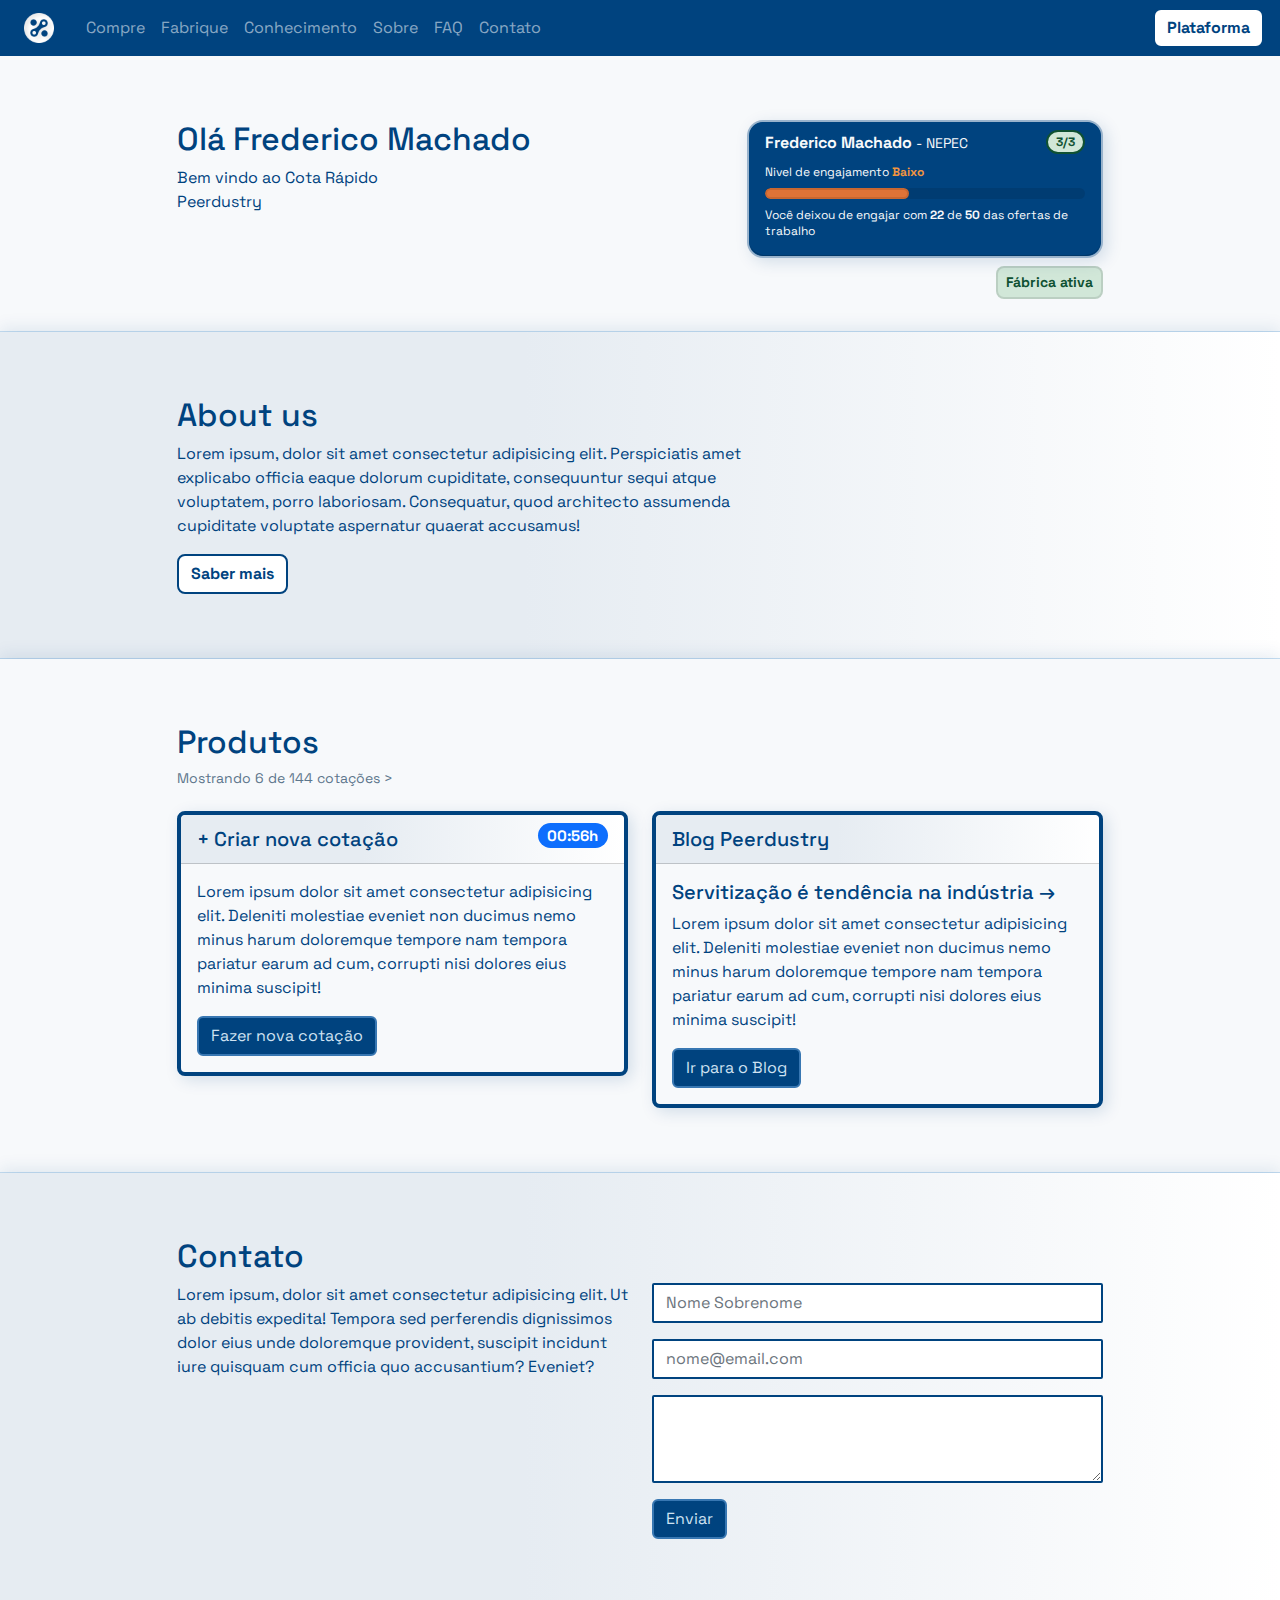
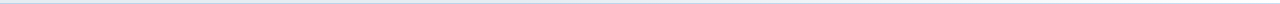
==== modulo-15 - Bootstrap I/projeto/index.html @ 1bd8456c "Bootstrap class I" ====
<!DOCTYPE html>
<html lang="en">
<head>
    <meta charset="UTF-8">
    <meta http-equiv="X-UA-Compatible" content="IE=edge">
    <meta name="viewport" content="width=device-width, initial-scale=1.0">
    <!-- Bootstrap CSS only -->
    <link href="./bootstrap/css/bootstrap.min.css" rel="stylesheet">
    <link rel="stylesheet" href="./style/custom.css">
    <link rel="preconnect" href="https://fonts.googleapis.com"> 
    <link rel="preconnect" href="https://fonts.gstatic.com" crossorigin> 
    <link href="https://fonts.googleapis.com/css2?family=Space+Grotesk:wght@300;400;500;600;700&display=swap" rel="stylesheet">
    <link rel="stylesheet" href="https://cdn.jsdelivr.net/npm/bootstrap-icons@1.9.1/font/bootstrap-icons.css">
    <title>Aula Bootstrap</title>
</head>
<body>
    <nav class="navbar navbar-expand-lg navbar-dark">
        <a class="navbar-brand" href="#" style="margin-left: 24px;">
            <img src="./images/Peer - Logo Branco-1.png" width="30" height="30" class="d-inline-block align-top" alt="" style="margin-right: 8px;">
        </a>
        <button class="navbar-toggler" type="button" data-toggle="collapse" data-target="#navbarNav" aria-controls="navbarNav" aria-expanded="false" aria-label="Toggle navigation" style="margin-right: 16px;">
        </button>
        <div class="collapse navbar-collapse" id="navbarNav">
            <ul class="navbar-nav">
                <li class="nav-item active">
                  <a class="nav-link" style="font-size: 1rem;" href="#">Compre</a>
                </li>
                <li class="nav-item">
                  <a class="nav-link" style="font-size: 1rem;" href="#">Fabrique</a>
                </li>
                <li class="nav-item">
                  <a class="nav-link" style="font-size: 1rem;" href="#">Conhecimento</a>
                </li>
                <li class="nav-item">
                    <a class="nav-link" style="font-size: 1rem;" href="#">Sobre</a>
                </li>
                <li class="nav-item">
                    <a class="nav-link" style="font-size: 1rem;" href="#">FAQ</a>
                </li>
                <li class="nav-item">
                    <a class="nav-link" style="font-size: 1rem;" href="#">Contato</a>
                </li>
            </ul>
        </div>
        <div class="collapse navbar-collapse justify-content-end" id="navbarNav">
            <ul class="navbar-nav">
                <li class="nav-item">
                    <a class="btn btn-secondary" href="#">Plataforma</a>
                </li>
            </ul>
        </div>
    </nav>
    <section id="welcome" style="background: #F7F9FB; padding-bottom: 32px;">
        <div class="container">
            <div class="row justify-content-center">
                <div class="col-md-6 col-sm-10">
                    <h2>Olá Frederico Machado</h2>
                    <div class="col-md-6 col-sm-10">
                        <p>Bem vindo ao Cota Rápido Peerdustry</p>
                    </div>
                </div>
                <div class="col-md-4" id="profile-dashboard">
                    <div class="card" id="profile-card">
                        <div class="card-header" id="profile-header">
                            <div class="row">
                                <div class="col">
                                    <h4>Frederico Machado <small style="font-weight: 400;">-  NEPEC </small></h4>
                                </div>
                                <div class="col-md-3">
                                    <span class="badge rounded-pill text-bg-success float-end" id="onboarding-success" style="font-size: 12px;">3/3</span>
                                </div>
                            </div>
                            <h5>Nivel de engajamento <strong style="color:#F0953F">Baixo</strong></h5>
                            <div class="progress" style="height: 11px; margin-bottom: 8px;">
                                <div class="progress-bar bg-warning-peer" role="progressbar" style="width: 45%" aria-valuenow="75" aria-valuemin="0" aria-valuemax="100"></div>
                            </div>
                            <h5>Você deixou de engajar com <strong> 22 </strong> de <strong> 50 </strong>das ofertas de trabalho</h5>
                        </div>
                    </div>
                    <a class="btn btn-success btn-sm" data-bs-toggle="modal" data-bs-target="#factoryActivity" id="factory-activity">
                        Fábrica ativa
                    </a>
                </div>
            </div>
        </div>
    </section>
    <section id="about">
        <div class="container">
            <div class="row justify-content-md-center">
                <div class="col-md-10 col-sm-10">
                    <h2>About us</h2>
                    <div class="col-sm-8">
                        <p>Lorem ipsum, dolor sit amet consectetur adipisicing elit. Perspiciatis amet explicabo officia eaque dolorum cupiditate, consequuntur sequi atque voluptatem, porro laboriosam. Consequatur, quod architecto assumenda cupiditate voluptate aspernatur quaerat accusamus!</p>
                    </div>
                    <a class="btn btn-md btn-secondary">Saber mais</a>
                </div>
            </div>
        </div>
    </section>
    <section id="prodcts" style="background: #F7F9FB">
        <div class="container">
            <div class="row justify-content-md-center">
                <div class="col-md-10">
                    <h2>Produtos</h2>
                    <h6>Mostrando 6 de 144 cotações ></h6>
                </div>
            </div>
            <div class="row justify-content-md-center">
                <div class="col-md-5">
                    <div class="card">
                        <div class="card-header">
                            + Criar nova cotação
                            <span class="badge rounded-pill text-bg-primary float-end">00:56h</span>
                        </div>
                        <div class="card-body">
                            <p>Lorem ipsum dolor sit amet consectetur adipisicing elit. Deleniti molestiae eveniet non ducimus nemo minus harum doloremque tempore nam tempora pariatur earum ad cum, corrupti nisi dolores eius minima suscipit!</p>
                            <a class="btn btn-primary" href="#produto-1">Fazer nova cotação</a>
                        </div>
                    </div>
                </div>
                <div class="col-md-5">
                    <div class="card">
                        <div class="card-header">
                            Blog Peerdustry
                        </div>
                        <div class="card-body">
                            <h5>Servitização é tendência na indústria →</h5>
                            <p>Lorem ipsum dolor sit amet consectetur adipisicing elit. Deleniti molestiae eveniet non ducimus nemo minus harum doloremque tempore nam tempora pariatur earum ad cum, corrupti nisi dolores eius minima suscipit!</p>
                            <a class="btn btn-primary" href="#produto-2">Ir para o Blog</a>
                        </div>
                    </div>
                </div>
             </div>
    </section>
    <section id="contact">
        <div class="container">
            <div class="row justify-content-center">
                <div class="col-sm-10">
                    <h2>Contato</h2>
                </div>
            </div>
            <div class="row justify-content-center">
                <div class="col-sm-5">
                    <p>Lorem ipsum, dolor sit amet consectetur adipisicing elit. Ut ab debitis expedita! Tempora sed perferendis dignissimos dolor eius unde doloremque provident, suscipit incidunt iure quisquam cum officia quo accusantium? Eveniet?</p>
                </div>
                <div class="col-sm-5">
                    <form action="" class="form">
                        <div class="input-group">
                            <input type="text" class="form-control" name="nome" placeholder="Nome Sobrenome" id="">
                        </div>
                        <div class="input-group">
                            <input type="text" class="form-control" name="email" placeholder="nome@email.com" id="">
                        </div>
                        <div class="input-group">
                            <textarea name="" class="form-control" rows="3"></textarea>
                        </div>
                        <button type="submit" class="btn btn-md btn-primary btn-block">Enviar</button>
                    </form>
                </div>
            </div>
        </div>
    </section>
    
    <!-- Factoy Activity Modal -->
    
    <div class="modal fade" id="factoryActivity" tabindex="-1" role="dialog" aria-blabelledby="factoryActivityTitle" aria-hidden="true">
        <div class="modal-dialog modal-dialog-centered" role="document">
            <div class="modal-content">
                <div class="modal-header">
                    <h5 class="modal-title" id="factoryActivityLongTitle">Indisponibilizar fábrica</h5>
                    <button type="button" class="btn-close" data-bs-dismiss="modal" aria-label="Close">
                        <span aria-hidden="true"> </span>
                    </button>
                </div>
                <div class="modal-body">
                    <p>
                        Alterar disponibilidade para receber novos serviços? <br><br> Não se esqueça de ativar esta função novamente quando quiser receber novas ofertas de trabalho e orçamentos.
                    </p> 
                </div>
                <div class="modal-footer">
                    <button type="button" class="btn btn-secondary" data-bs-dismiss="modal">Cancelar</button>
                    <button type="button" class="btn btn-primary">Estou indisponível</button>
                </div>
            </div>
        </div>
    </div>

    <script src="./bootstrap/js/bootstrap.bundle.min.js"></script>
</body>
</html>
---- modulo-15 - Bootstrap I/projeto/style/custom.css ----
html {
    color: #00437F;
}
 body {
    font-family: 'Space Grotesk', sans-serif;
 }

nav {
    height: 56px;
    background: #00437f;
}

#navbarNav {
    margin-right: 16px;
}

section {
    padding-top: 64px;
    padding-bottom: 64px;
    border-bottom: 1px solid rgba(121, 177, 226, 0.4);
    color: #00437F;
    background: linear-gradient(90deg, #E6ECF2 40.94%, #FFFFFF 100%);
    box-shadow: 0px -4px 16px rgba(0, 67, 127, 0.1);
}

section.white {
    background: #FFFFFF;
}

h6 {
    font-weight: 400;
    font-size: 14px;
    color: #5D768C;
}

.card {
    margin-top: 16px;
    float: center;
    color: #00437F;
    background: #F7F9FB;
    border: 4px solid #00437f;
    border-radius: 8px;
    box-shadow: 4px 4px 16px rgba(0, 67, 127, 0.15);
}

.card-header {
    color: #00437F;
    font-weight: 500;
    font-size: 20px;
    line-height: 32px;
    background: linear-gradient(90deg, #E6ECF2 40.94%, #FFFFFF 100%);
}

#profile-dashboard {
    display: flex;
    flex-direction: column;
    align-items: flex-end;
}

#profile-card {
    background: #00437f;
    color: #F7F9FB;
    border: 2px solid rgba(255, 255, 255, 0.6);
    border-radius: 16px;
    margin-top: 0px;
    margin-bottom: 8px;
}

#profile-header {
    background: #00437f;
    color: #F7F9FB;
    border-radius: 16px;
}

#profile-header h4 {
    font-weight: 700;
    font-size: 16px;
    line-height: 25px;
}

#profile-header h5 {
    font-weight: 400;
    font-size: 12px;
    line-height: 16px;
}

.progress {
    background: rgba(0, 0, 0, 0.1);
}

.bg-warning-peer {
    --bs-bg-opacity: 1;
    background-color: #DF7337;;
    border: 2px solid rgba(0, 0, 0, 0.1);
    border-radius: 8px;
}

.card img {
    max-height: 200px;
}

.form-control {
    border: 2px solid #00437F;
    border-radius: 2px;
}

.btn-primary {
    color: #CFE2F2;
    background: #00437F;
    border: 2px solid #3877B2;
    border-radius: 6px;
}

.btn-secondary {
    /* Primary/0 */
    background: #FFFFFF;
    color: #00437F;
    border: 2px solid #00437F;
    border-radius: 8px;
    font-weight: 700;
}

#factory-activity {
    color: #0F5132;
    font-weight: 700;
    background: #D1E7D8;
    border: 2px solid rgba(0, 0, 0, 0.1);
    border-radius: 8px;

    }

#onboarding-success {
    background: #D1E7D8 !important;
    border: 2px solid #0F5132;
    color: #0F5132 !important;
}

input, 
textarea {
    margin-bottom: 1rem;
}

.modal-content {
    border: 2px solid #00437F;
    color: #00437F;
    box-shadow: 6px 6px 20px rgba(0, 0, 0, 0.5);
}
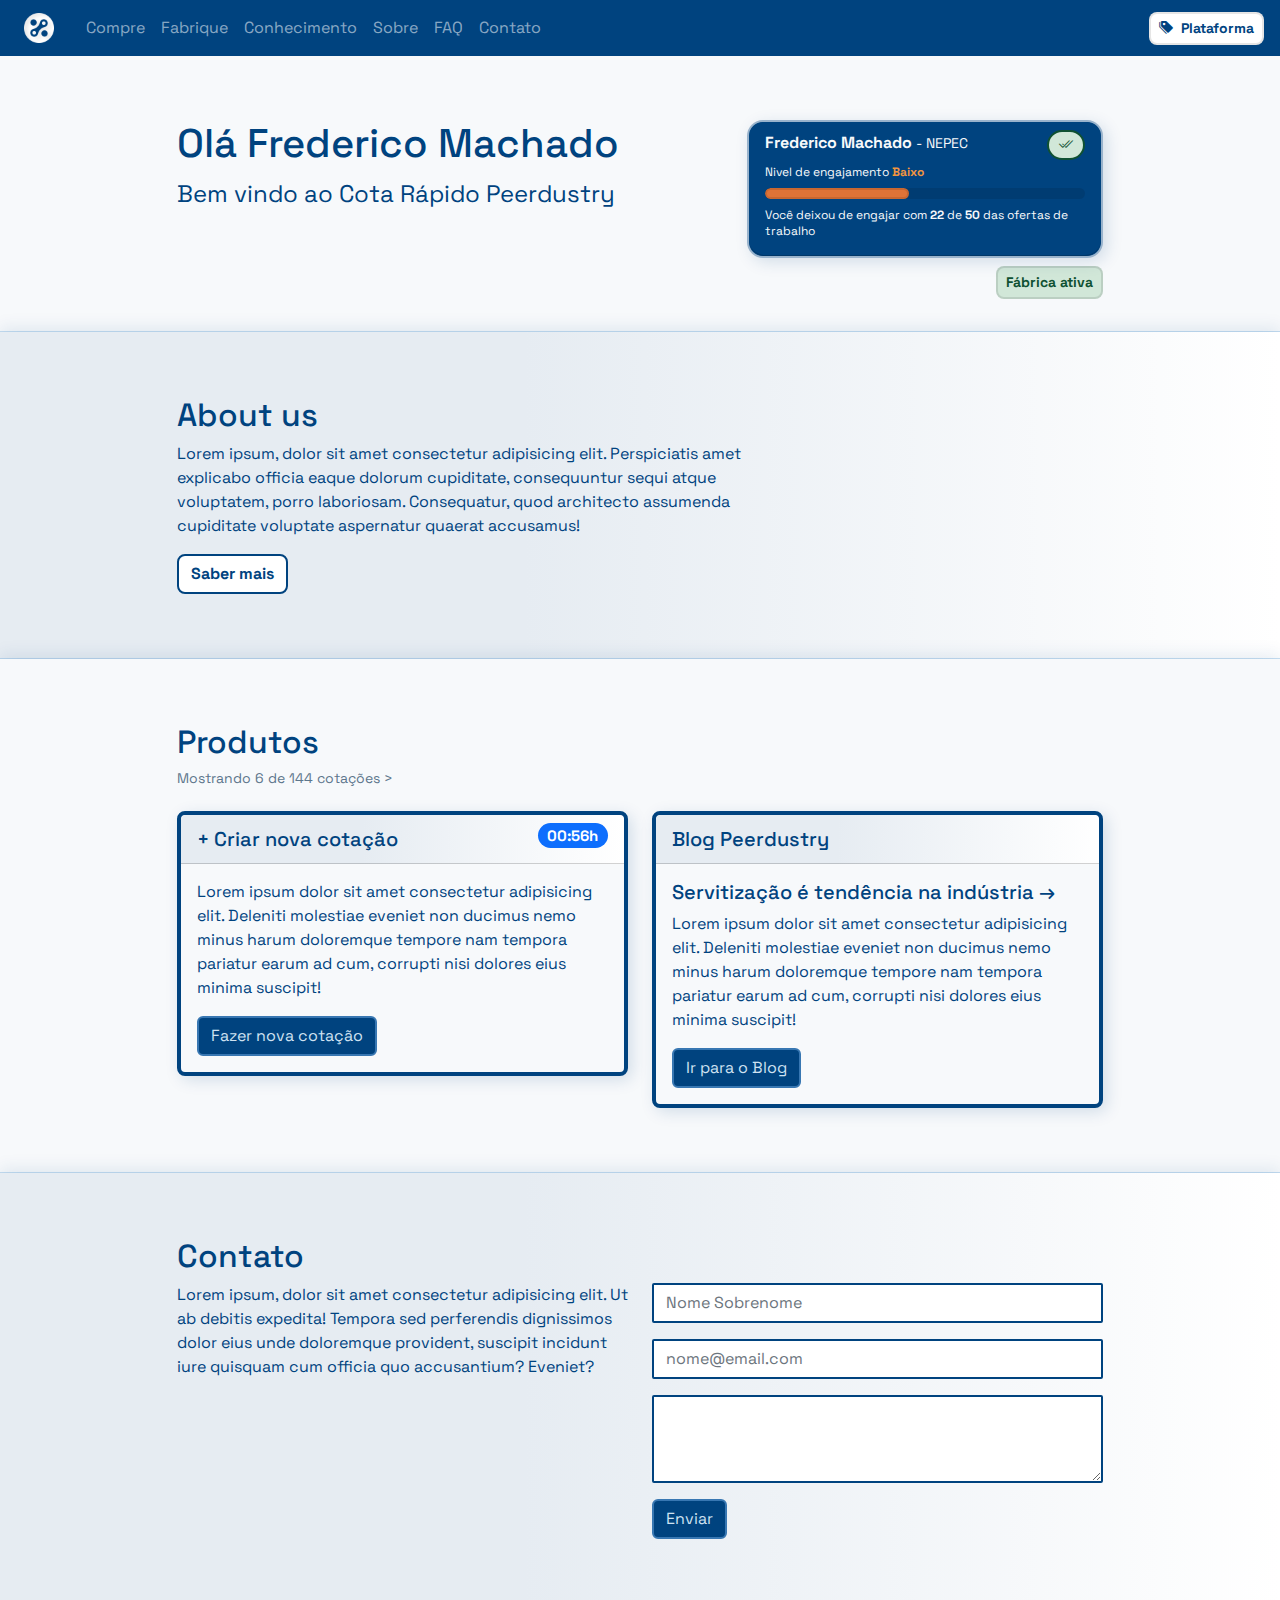
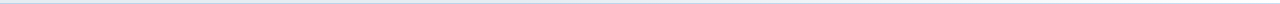
==== commit b4c7feb0: "Fist Bootstrap page" ====
--- a/modulo-15 - Bootstrap I/projeto/index.html
+++ b/modulo-15 - Bootstrap I/projeto/index.html
@@ -45,7 +45,7 @@
         <div class="collapse navbar-collapse justify-content-end" id="navbarNav">
             <ul class="navbar-nav">
                 <li class="nav-item">
-                    <a class="btn btn-secondary" href="#">Plataforma</a>
+                    <a class="btn btn-secondary btn-sm" href="#" style="border: 2px solid rgba(0, 0, 0, 0.1);"><i class="bi bi-tags-fill" style="margin-right: 8px;"></i>Plataforma</a>
                 </li>
             </ul>
         </div>
@@ -54,9 +54,9 @@
         <div class="container">
             <div class="row justify-content-center">
                 <div class="col-md-6 col-sm-10">
-                    <h2>Olá Frederico Machado</h2>
-                    <div class="col-md-6 col-sm-10">
-                        <p>Bem vindo ao Cota Rápido Peerdustry</p>
+                    <h2 style="font-size: 2.5rem;">Olá Frederico Machado</h2>
+                    <div class="col-12">
+                        <p style="font-size: 1.5rem;">Bem vindo ao Cota Rápido Peerdustry</p>
                     </div>
                 </div>
                 <div class="col-md-4" id="profile-dashboard">
@@ -67,7 +67,7 @@
                                     <h4>Frederico Machado <small style="font-weight: 400;">-  NEPEC </small></h4>
                                 </div>
                                 <div class="col-md-3">
-                                    <span class="badge rounded-pill text-bg-success float-end" id="onboarding-success" style="font-size: 12px;">3/3</span>
+                                    <span class="badge rounded-pill text-bg-success float-end" id="onboarding-success"><i class="bi bi-check2-all"></i></span>
                                 </div>
                             </div>
                             <h5>Nivel de engajamento <strong style="color:#F0953F">Baixo</strong></h5>
@@ -184,7 +184,6 @@
             </div>
         </div>
     </div>
-
     <script src="./bootstrap/js/bootstrap.bundle.min.js"></script>
 </body>
 </html>